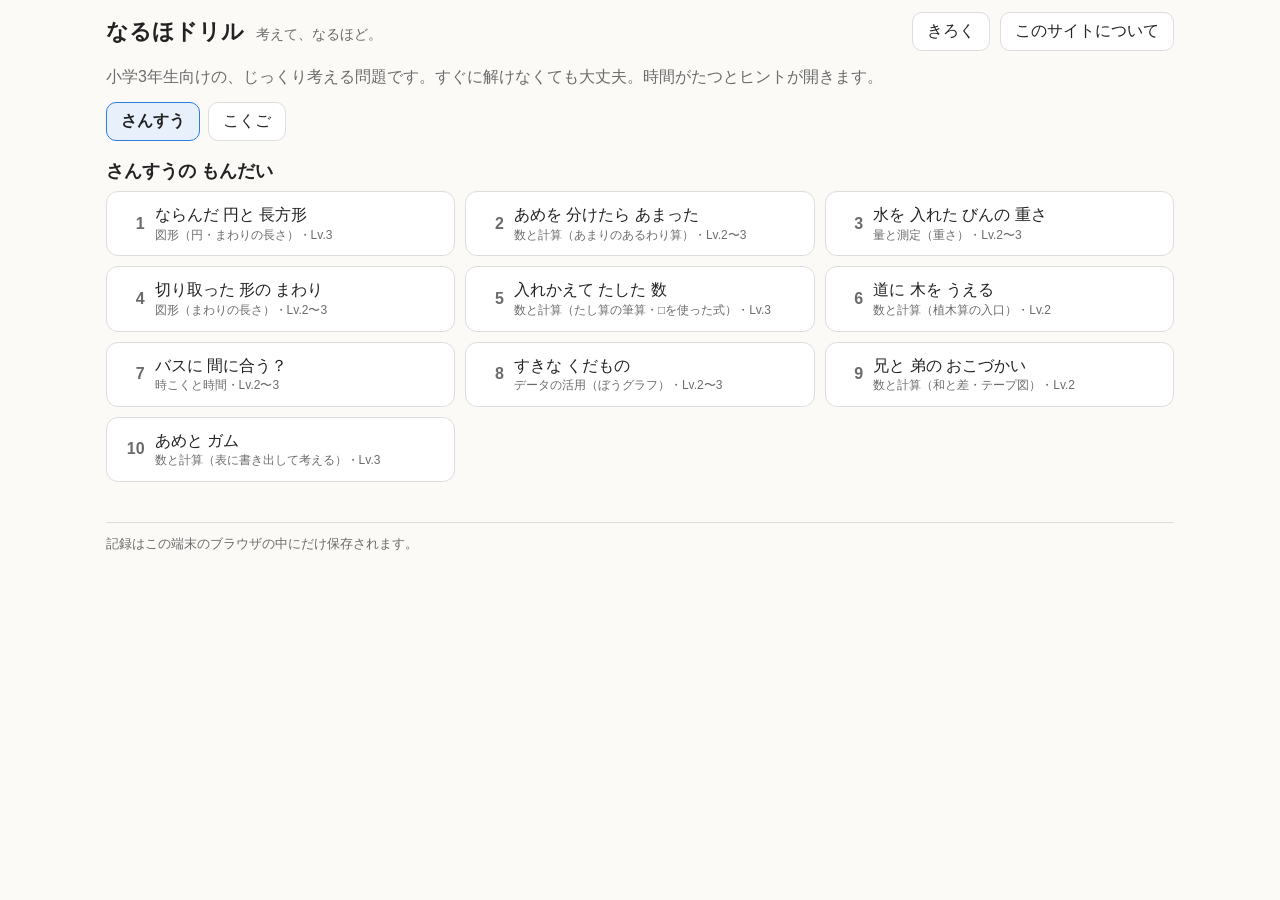
==== site/index.html @ a6591425 "なるほドリル：小学3年生の算数・国語の考える問題 Co-Authored-By: Claude Opus 5.5 <noreply@anthropic.com>" ====
<!doctype html>
<html lang="ja">
<head>
<meta charset="utf-8">
<meta name="viewport" content="width=device-width, initial-scale=1">
<meta name="apple-mobile-web-app-capable" content="yes">
<title>なるほドリル｜考えて、なるほど。小3の算数・国語</title>
<meta name="description" content="小学3年生向けの、考える力を育てる算数・国語の問題集。ヒントと解説つき。登録不要・無料。">
<link rel="stylesheet" href="css/style.css">
<style>
  .tagline { font-size: 14px; font-weight: normal; color: var(--muted); margin-left: 6px; }
  .lead { margin: 0 0 12px; color: var(--muted); line-height: 1.7; }
  .tabs { display: flex; gap: 8px; margin: 8px 0 4px; }
  .tabs .btn.on { background: var(--accent-soft); border-color: var(--accent); font-weight: bold; }
  h2 { font-size: 18px; margin: 18px 0 8px; }
  ul.grid { list-style: none; margin: 0; padding: 0; display: grid; grid-template-columns: repeat(auto-fill, minmax(260px, 1fr)); gap: 10px; }
  ul.grid a { display: flex; gap: 10px; align-items: center; padding: 12px; background: var(--card); border: 1px solid var(--line); border-radius: 12px; text-decoration: none; color: var(--fg); min-height: 56px; }
  .num { font-weight: bold; color: var(--muted); width: 1.6em; text-align: right; }
  .t { flex: 1; line-height: 1.4; }
  .t small { display: block; color: var(--muted); font-size: 12px; }
  .marks { font-weight: bold; font-size: 18px; letter-spacing: 2px; }
  .draft { font-size: 11px; background: #eee; border-radius: 4px; padding: 0 5px; color: #666; }
  #retrySec { display: none; background: #fff4e5; border-radius: 12px; padding: 4px 12px 12px; margin-top: 12px; }
  .empty { color: var(--muted); }
</style>
</head>
<body>
<div class="page">
  <div class="topbar">
    <h1><a href="./" id="siteName"></a> <span class="tagline">考えて、なるほど。</span></h1>
    <a class="btn" href="records.html">きろく</a>
    <a class="btn" href="about.html">このサイトについて</a>
  </div>
  <p class="lead">小学3年生向けの、じっくり考える問題です。すぐに解けなくても大丈夫。時間がたつとヒントが開きます。</p>
  <div class="tabs" id="tabs"></div>
  <section id="retrySec"><h2>もういちど</h2><ul class="grid" id="retry"></ul></section>
  <h2 id="listTitle">もんだい</h2>
  <ul class="grid" id="list"></ul>
  <footer class="site">記録はこの端末のブラウザの中にだけ保存されます。</footer>
</div>
<script type="module">
import { SITE_NAME, SUBJECTS, RESULT_MARK, IS_LOCAL, richText, loadIndex, problemKey, problemUrl } from "./js/common.js";
import { allAttempts } from "./js/db.js";

document.getElementById("siteName").textContent = SITE_NAME;
// 開発中（localhost）は、作問の確認ページへのリンクを出す
if (IS_LOCAL) document.querySelector(".topbar").insertAdjacentHTML("beforeend", `<a class="btn" href="review.html">問題の確認</a>`);
const params = new URLSearchParams(location.search);
const subject = SUBJECTS[params.get("s")] ? params.get("s") : "math";

const [index, attempts] = await Promise.all([loadIndex(), allAttempts().catch(() => [])]);

document.getElementById("tabs").innerHTML = Object.entries(SUBJECTS)
  .map(([k, v]) => `<a class="btn ${k === subject ? "on" : ""}" href="?s=${k}">${v}</a>`).join("");
document.getElementById("listTitle").textContent = `${SUBJECTS[subject]}の もんだい`;

// 開発中（localhost）は下書きも出す
const problems = (index[subject] || []).filter((p) => p.status === "published" || IS_LOCAL);
const ul = document.getElementById("list");
const retry = document.getElementById("retry");
if (!problems.length) ul.innerHTML = `<li class="empty">じゅんびちゅうです。</li>`;

for (const p of problems) {
  const mine = attempts.filter((a) => a.key === problemKey(subject, p.id)).reverse(); // 古い順
  const marks = mine.map((a) => `<span class="mark-${a.result}">${RESULT_MARK[a.result]}</span>`).join("");
  const li = document.createElement("li");
  li.innerHTML = `<a href="${problemUrl(subject, p.id)}">
    <span class="num">${Number(p.id)}</span>
    <span class="t"><span class="tt"></span> ${p.status === "draft" ? `<span class="draft">下書き</span>` : ""}<small></small></span>
    <span class="marks">${marks}</span></a>`;
  li.querySelector(".tt").innerHTML = richText(p.title);
  li.querySelector("small").innerHTML = richText(`${p.area}・${p.lv}`);
  ul.appendChild(li);
  // いちばん新しい記録が ×・△・こたえを見た なら「もういちど」にも出す
  const latest = mine[mine.length - 1];
  if (latest && latest.result !== "correct") retry.appendChild(li.cloneNode(true));
}
if (retry.children.length) document.getElementById("retrySec").style.display = "block";
</script>
</body>
</html>
---- site/css/style.css ----
:root {
  --bg: #fbfaf7;
  --fg: #222;
  --muted: #6b6b6b;
  --line: #ddd;
  --card: #fff;
  --accent: #2a7de1;
  --accent-soft: #e8f0fc;
  --warm: #f3c56b;
  --warm-soft: #fffdf3;
  --ok: #1a9a52;
  --ng: #d23;
  --mid: #c27c00;
  font-family: "Hiragino Maru Gothic ProN", "Hiragino Sans", "Noto Sans JP", sans-serif;
}
* { box-sizing: border-box; }
[hidden] { display: none !important; }
body { background: var(--bg); color: var(--fg); margin: 0; }
a { color: var(--accent); }
.btn {
  display: inline-block; padding: 8px 14px; border: 1px solid var(--line); border-radius: 10px;
  background: var(--card); color: var(--fg); font: inherit; font-size: 16px; text-decoration: none; cursor: pointer;
  white-space: nowrap;
}
.btn.primary { background: var(--accent); border-color: var(--accent); color: #fff; font-weight: bold; }
.btn:disabled { opacity: 0.45; cursor: default; }
.mark-correct { color: var(--ok); }
.mark-wrong { color: var(--ng); }
.mark-partial { color: var(--mid); }
.mark-revealed { color: var(--muted); }
.muted { color: var(--muted); }
.page { max-width: 1100px; margin: 0 auto; padding: 0 16px 40px; }
.topbar { display: flex; align-items: center; gap: 10px; padding: 12px 0; flex-wrap: wrap; }
.topbar h1 { font-size: 22px; margin: 0; flex: 1; }
.topbar h1 a { color: inherit; text-decoration: none; }
footer.site { margin-top: 40px; padding-top: 12px; border-top: 1px solid var(--line); font-size: 13px; color: var(--muted); }

/* 問題の紙 */
.sheet-wrap { position: relative; overflow: hidden; background: #fff; border: 1px solid var(--line); }
.sheet {
  position: absolute; left: 0; top: 0; width: 1000px; height: 707px; transform-origin: 0 0;
  display: grid; grid-template-columns: 560px 1fr; grid-template-rows: auto 1fr; gap: 0 28px;
  padding: 24px 32px; font-size: 22px; line-height: 1.9; background: #fff; color: #222;
}
.sheet .s-head { grid-column: 1 / 3; display: flex; align-items: center; gap: 14px; border-bottom: 3px solid var(--warm); padding-bottom: 6px; margin-bottom: 10px; }
.sheet .s-title { font-size: 26px; font-weight: bold; flex: 1; }
.sheet .lv { color: var(--muted); font-size: 16px; }
.sheet p { margin: 0 0 10px; }
.sheet b { color: #c0392b; white-space: nowrap; }
.sheet rt { font-size: 11px; }
.sheet .fig { display: block; max-width: 100%; max-height: 300px; margin: 6px auto 0; }
.sheet .s-right { display: flex; flex-direction: column; gap: 10px; min-height: 0; }
.sheet .part .q { line-height: 1.7; }
.sheet .lbl { font-weight: bold; }
.sheet .row { display: flex; align-items: center; gap: 8px; margin-top: 4px; flex-wrap: wrap; }
.sheet .ans { position: relative; z-index: 2; width: 140px; height: 52px; font: inherit; font-size: 28px; text-align: center; border: 2px solid #e88aa8; border-radius: 6px; background: #fff; color: #222; }
.sheet .ans { -webkit-user-select: text; user-select: text; }
.sheet .ans.text { font-size: 22px; text-align: left; padding: 0 10px; }
.sheet .count { white-space: nowrap; font-size: 15px; color: var(--muted); }
.sheet .choices { position: relative; z-index: 2; display: flex; gap: 8px; flex-wrap: wrap; }
.sheet .choice { font: inherit; font-size: 20px; padding: 4px 14px; border: 2px solid #e88aa8; border-radius: 8px; background: #fff; color: #222; cursor: pointer; }
.sheet .choice.on { background: #fde3ec; border-color: #d0457a; font-weight: bold; }
.sheet .unit { font-size: 24px; }
.sheet .mk { font-size: 34px; font-weight: bold; min-width: 40px; }
.sheet .msg { font-size: 17px; line-height: 1.5; color: var(--mid); }
.sheet .msg:empty { display: none; }
.sheet .correct { font-size: 18px; color: var(--ok); }
.sheet .memo { flex: 1; min-height: 80px; border: 2px dashed var(--line); border-radius: 8px; color: #bbb; font-size: 16px; padding: 4px 10px; }
.sheet .ink { position: absolute; left: 0; top: 0; width: 1000px; height: 707px; z-index: 1; touch-action: none; }

/* 文章の長い問題（国語の読解など）：本文を上に横いっぱい、設問を下に 2 列で。メモ欄はなし（本文に書きこむ） */
.sheet.reading { grid-template-columns: minmax(0, 1fr); grid-template-rows: auto auto 1fr; font-size: 19px; line-height: 1.8; }
.sheet.reading .s-head { grid-column: 1; }
.sheet.reading .s-left { padding-bottom: 6px; margin-bottom: 8px; border-bottom: 2px dashed var(--line); }
.sheet.reading p { margin-bottom: 4px; }
/* 設問は左右 2 列（どの設問をどちらに置くかは sheet.js） */
.sheet.reading .s-right { display: grid; grid-template-columns: minmax(0, 1fr) minmax(0, 1fr); gap: 0 28px; align-content: start; }
.sheet.reading .col { display: flex; flex-direction: column; gap: 6px; min-width: 0; }
.sheet.reading .part .q { line-height: 1.5; }
.sheet.reading .row { flex-wrap: nowrap; } /* ○×を 選択肢の 横に（下に 回すと 紙から はみ出す） */
.sheet.reading .memo { display: none; }
.sheet .choices.long { flex-direction: column; align-items: stretch; gap: 4px; }
.sheet .choices.long .choice { text-align: left; font-size: 17px; line-height: 1.4; padding: 4px 10px; }
.sheet .row:has(.choices.long) { display: grid; grid-template-columns: minmax(0, 1fr) auto; align-items: start; }
.sheet.reading .choices:not(.long) { gap: 4px; min-width: 0; }
.sheet.reading .choices:not(.long) .choice { font-size: 17px; padding: 2px 6px; white-space: nowrap; }
.sheet.reading .msg { display: none; } /* 読解はメッセージをパネルに出す（problem.html） */
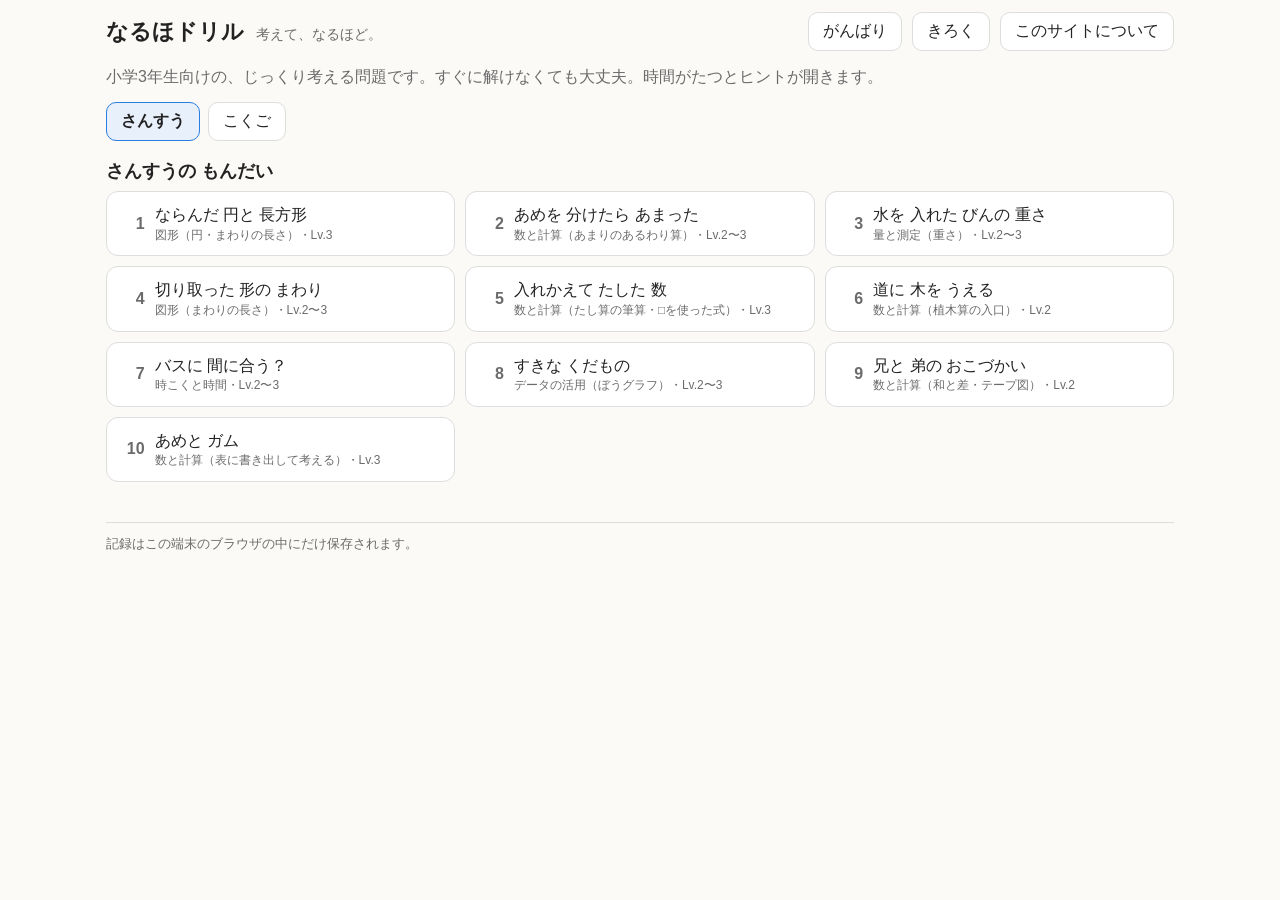
==== commit 96c5473e: "問題20問の追加、がんばりダッシュボード、PWA 対応 - 算数 011〜020・国語 007〜016 を下書き（draft）で追加し、算数の検算関数を build.py に追加 - dashboar" ====
--- a/site/index.html
+++ b/site/index.html
@@ -7,6 +7,13 @@
 <title>なるほドリル｜考えて、なるほど。小3の算数・国語</title>
 <meta name="description" content="小学3年生向けの、考える力を育てる算数・国語の問題集。ヒントと解説つき。登録不要・無料。">
 <link rel="stylesheet" href="css/style.css">
+<link rel="manifest" href="manifest.webmanifest">
+<meta name="theme-color" content="#f3c56b">
+<link rel="icon" href="icons/icon.svg" type="image/svg+xml">
+<link rel="icon" href="icons/icon-32.png" sizes="32x32" type="image/png">
+<link rel="apple-touch-icon" href="icons/icon-180.png">
+<meta name="apple-mobile-web-app-title" content="なるほドリル">
+<script src="js/pwa.js" defer></script>
 <style>
   .tagline { font-size: 14px; font-weight: normal; color: var(--muted); margin-left: 6px; }
   .lead { margin: 0 0 12px; color: var(--muted); line-height: 1.7; }
@@ -28,6 +35,7 @@
 <div class="page">
   <div class="topbar">
     <h1><a href="./" id="siteName"></a> <span class="tagline">考えて、なるほど。</span></h1>
+    <a class="btn" href="dashboard.html">がんばり</a>
     <a class="btn" href="records.html">きろく</a>
     <a class="btn" href="about.html">このサイトについて</a>
   </div>
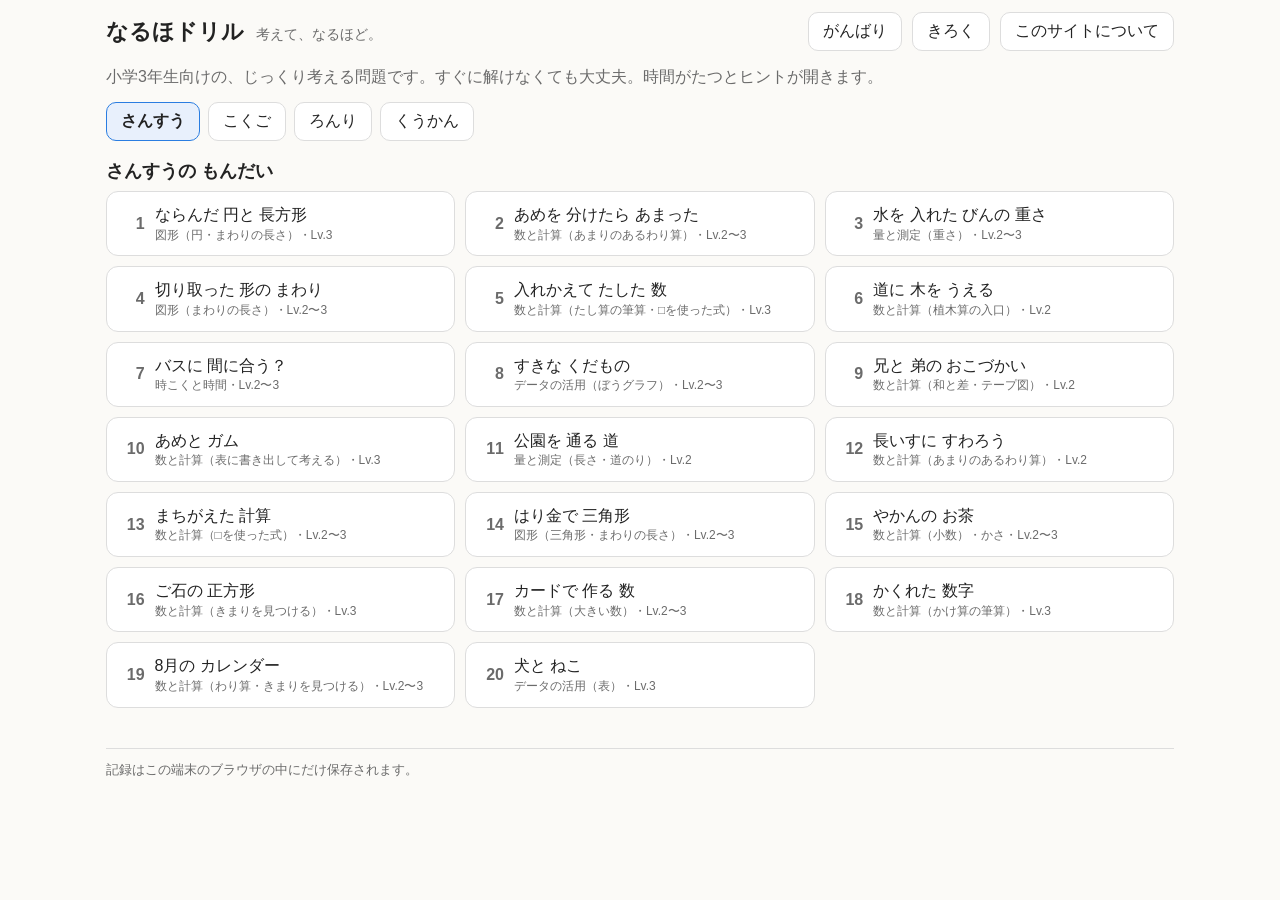
==== commit 70330dcf: "論理パズル・空間把握の例題6問と、教科タブ「ろんり」「くうかん」を追加 - docs/ の作問指針（論理パズル・空間把握）にそって、各3問を追加   - ろんり：カードのルール確かめ（型1）、かけっこ" ====
--- a/site/index.html
+++ b/site/index.html
@@ -47,18 +47,18 @@
   <footer class="site">記録はこの端末のブラウザの中にだけ保存されます。</footer>
 </div>
 <script type="module">
-import { SITE_NAME, SUBJECTS, RESULT_MARK, IS_LOCAL, richText, loadIndex, problemKey, problemUrl } from "./js/common.js";
+import { SITE_NAME, SUBJECTS, RESULT_MARK, IS_LOCAL, richText, loadIndex, visibleSubjects, problemKey, problemUrl } from "./js/common.js";
 import { allAttempts } from "./js/db.js";
 
 document.getElementById("siteName").textContent = SITE_NAME;
 // 開発中（localhost）は、作問の確認ページへのリンクを出す
-if (IS_LOCAL) document.querySelector(".topbar").insertAdjacentHTML("beforeend", `<a class="btn" href="review.html">問題の確認</a>`);
+if (IS_LOCAL) document.querySelector(".topbar").insertAdjacentHTML("beforeend", `<a class="btn" href="review.html">問題の確認</a><a class="btn" href="access.html">アクセス解析</a>`);
 const params = new URLSearchParams(location.search);
 const subject = SUBJECTS[params.get("s")] ? params.get("s") : "math";
 
 const [index, attempts] = await Promise.all([loadIndex(), allAttempts().catch(() => [])]);
 
-document.getElementById("tabs").innerHTML = Object.entries(SUBJECTS)
+document.getElementById("tabs").innerHTML = visibleSubjects(index).map((k) => [k, SUBJECTS[k]])
   .map(([k, v]) => `<a class="btn ${k === subject ? "on" : ""}" href="?s=${k}">${v}</a>`).join("");
 document.getElementById("listTitle").textContent = `${SUBJECTS[subject]}の もんだい`;
 
